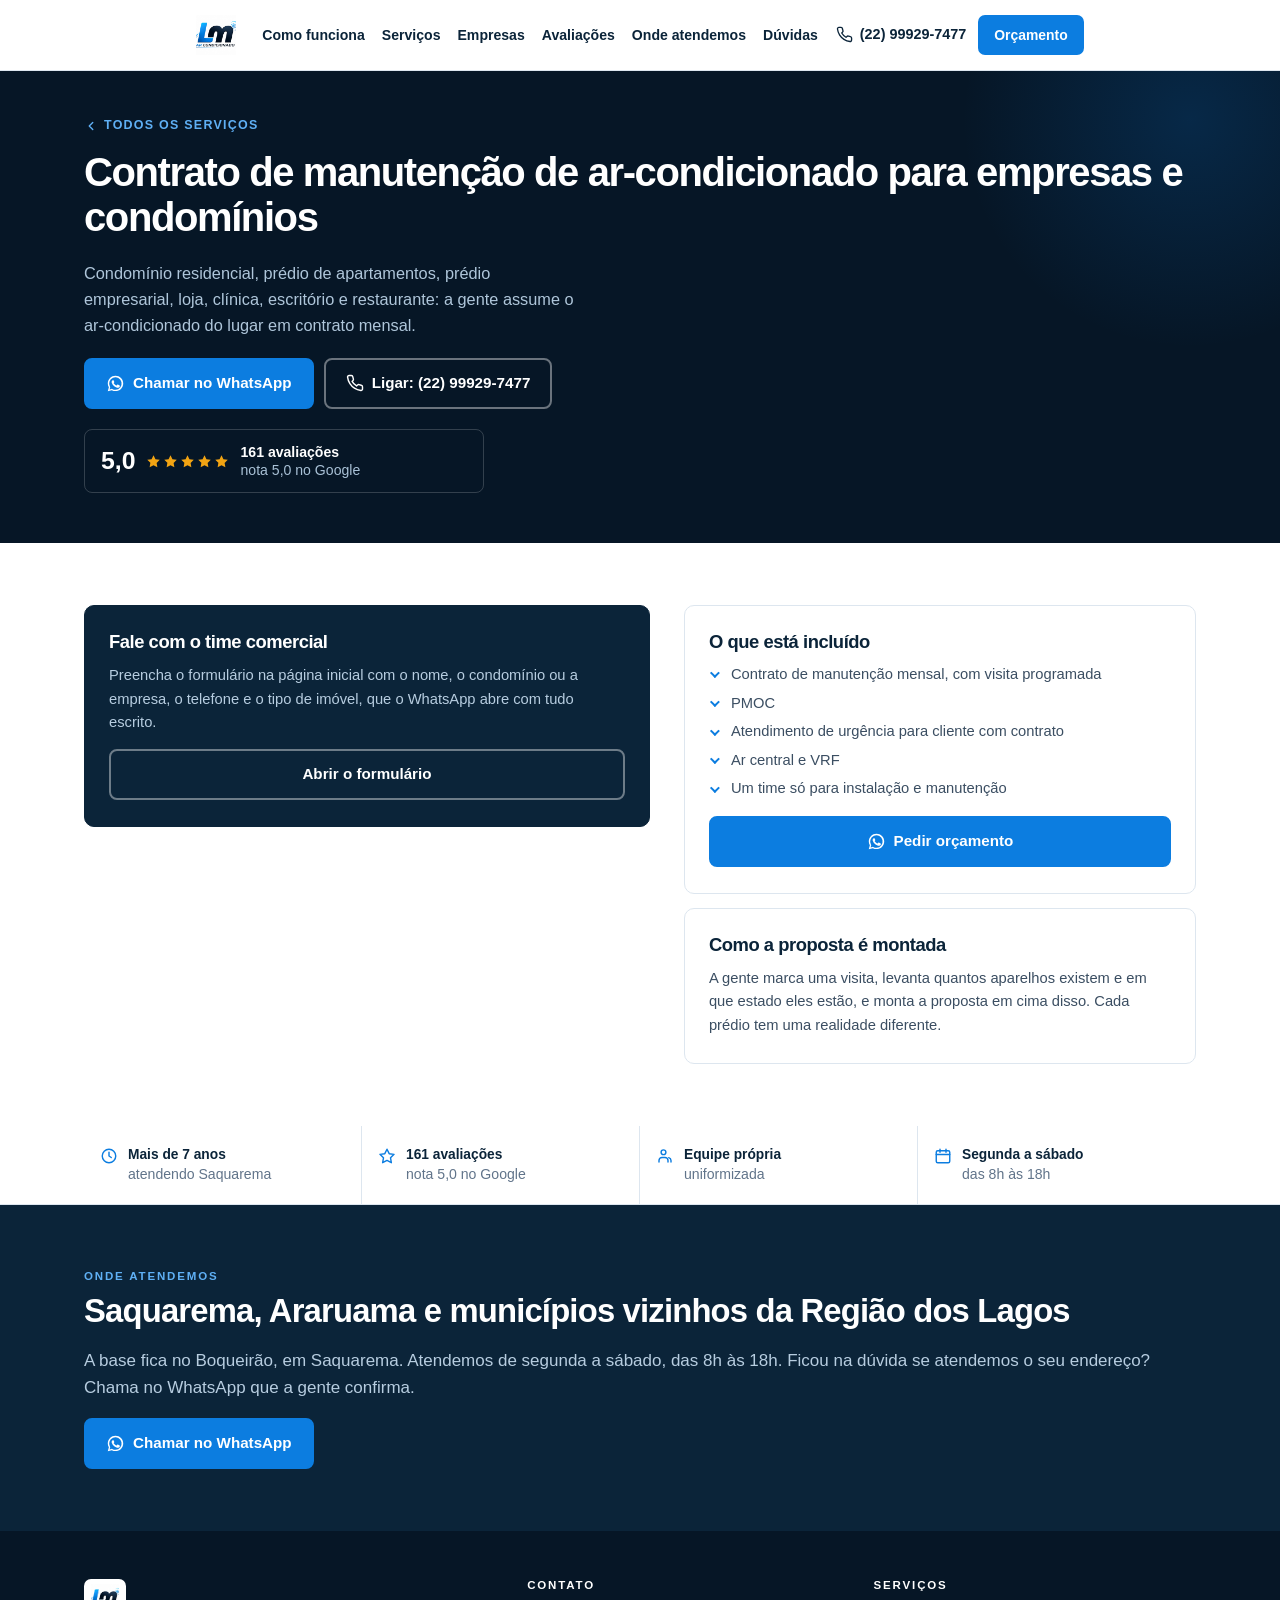
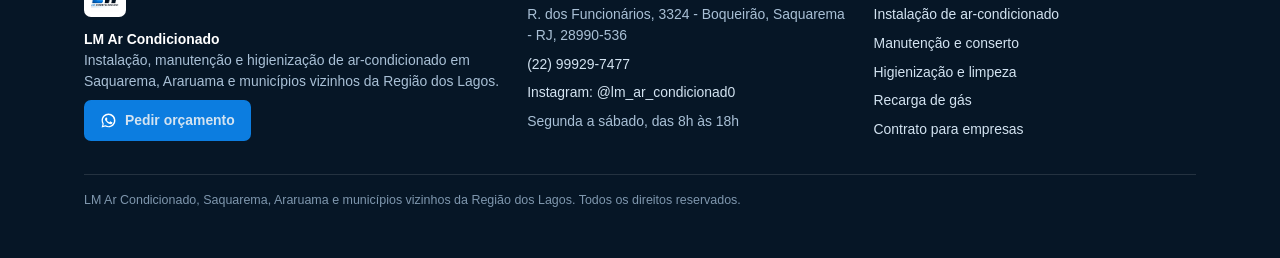
==== contrato-empresas-e-condominios.html @ 2a72d611 "Uma página por serviço, para virar sitelink na campanha Cada card de serviço ganha no rodapé a barra" ====
<!DOCTYPE html>
<html lang="pt-BR">
<head>
<meta charset="utf-8">
<meta name="viewport" content="width=device-width, initial-scale=1">
<title>Contrato de Manutenção de Ar-Condicionado para Empresas e Condomínios | LM Ar Condicionado</title>
<meta name="description" content="Contrato de manutenção mensal, PMOC e atendimento de urgência para condomínio, prédio, loja, clínica e restaurante em Saquarema e Araruama.">
<meta name="robots" content="index, follow">
<meta name="theme-color" content="#071A2B">
<link rel="canonical" href="https://lm-ar-condicionado.vercel.app/contrato-empresas-e-condominios">
<link rel="icon" href="assets/logo-300.png" type="image/png">
<link rel="apple-touch-icon" href="assets/logo-300.png">
<meta property="og:type" content="website">
<meta property="og:locale" content="pt_BR">
<meta property="og:site_name" content="LM Ar Condicionado">
<meta property="og:title" content="Contrato de Manutenção de Ar-Condicionado para Empresas e Condomínios | LM Ar Condicionado">
<meta property="og:description" content="Contrato de manutenção mensal, PMOC e atendimento de urgência para condomínio, prédio, loja, clínica e restaurante em Saquarema e Araruama.">
<meta property="og:image" content="https://lm-ar-condicionado.vercel.app/assets/logo.png">
<link rel="stylesheet" href="assets/estilo.css">
</head>
<body>

<a class="sr-only" href="#conteudo">Ir para o conteúdo</a>

<svg width="0" height="0" style="position:absolute" aria-hidden="true" focusable="false">
  <symbol id="ico-estrela" viewBox="0 0 24 24"><path d="m12 2 3.1 6.3 6.9 1-5 4.9 1.2 6.9L12 17.8 5.8 21l1.2-6.9-5-4.9 6.9-1z"/></symbol>
</svg>

<header class="header">
  <div class="wrap header-bar">
    <a class="brand" href="index.html#inicio" aria-label="LM Ar Condicionado, ir para o início">
      <img src="assets/logo-300.png" width="300" height="300" alt="Logo da LM Ar Condicionado, empresa de ar-condicionado em Saquarema">
      <span class="sr-only">LM Ar Condicionado</span>
    </a>

    <nav class="nav" aria-label="Navegação principal">
      <a href="index.html#como-funciona">Como funciona</a>
      <a href="index.html#servicos">Serviços</a>
      <a href="index.html#empresas">Empresas</a>
      <a href="index.html#avaliacoes">Avaliações</a>
      <a href="index.html#area">Onde atendemos</a>
      <a href="index.html#faq">Dúvidas</a>
    </nav>

    <a class="header-phone" href="tel:+5522999297477" aria-label="Ligar para (22) 99929-7477">
      <svg viewBox="0 0 24 24" width="17" height="17" fill="none" stroke="#0B2439" stroke-width="1.9" stroke-linecap="round" stroke-linejoin="round" aria-hidden="true"><path d="M22 16.9v3a2 2 0 0 1-2.2 2 19.8 19.8 0 0 1-8.6-3.1 19.5 19.5 0 0 1-6-6A19.8 19.8 0 0 1 2.1 4.2 2 2 0 0 1 4.1 2h3a2 2 0 0 1 2 1.7c.1 1 .4 1.9.7 2.8a2 2 0 0 1-.5 2.1L8.1 9.9a16 16 0 0 0 6 6l1.3-1.2a2 2 0 0 1 2.1-.5c.9.3 1.8.6 2.8.7a2 2 0 0 1 1.7 2z"/></svg>
      <span>(22) 99929-7477</span>
    </a>

    <a class="btn btn-primary btn-sm header-cta" href="https://wa.me/5522999297477?text=Ol%C3%A1!%20Vim%20pelo%20site%20e%20quero%20um%20or%C3%A7amento%20de%20ar-condicionado." target="_blank" rel="noopener">Orçamento</a>

    <button class="menu-btn" id="menuBtn" type="button" aria-expanded="false" aria-controls="mobileNav" aria-label="Abrir menu de navegação">
      <svg viewBox="0 0 24 24" width="21" height="21" fill="none" stroke="#0B2439" stroke-width="2" stroke-linecap="round" aria-hidden="true"><path d="M3 6h18M3 12h18M3 18h18"/></svg>
    </button>
  </div>

  <nav class="mobile-nav" id="mobileNav" aria-label="Navegação no celular">
    <a href="index.html#como-funciona">Como funciona</a>
    <a href="index.html#servicos">Serviços</a>
    <a href="index.html#empresas">Empresas</a>
    <a href="index.html#avaliacoes">Avaliações</a>
    <a href="index.html#area">Onde atendemos</a>
    <a href="index.html#faq">Dúvidas</a>
    <a href="tel:+5522999297477">Ligar: (22) 99929-7477</a>
  </nav>
</header>

<main id="conteudo">

<section class="page-hero">
  <div class="wrap">
    <a class="voltar" href="index.html#servicos"><svg viewBox="0 0 24 24" aria-hidden="true" stroke-linecap="round" stroke-linejoin="round"><path d="M15 6l-6 6 6 6"/></svg> Todos os serviços</a>
    <h1>Contrato de manutenção de ar-condicionado para empresas e condomínios</h1>
    <p class="hero-sub">Condomínio residencial, prédio de apartamentos, prédio empresarial, loja, clínica, escritório e restaurante: a gente assume o ar-condicionado do lugar em contrato mensal.</p>
    <div class="hero-actions">
      <a class="btn btn-primary" href="https://wa.me/5522999297477?text=Ol%C3%A1!%20Quero%20falar%20sobre%20contrato%20de%20manuten%C3%A7%C3%A3o%20para%20minha%20empresa." target="_blank" rel="noopener"><svg viewBox="0 0 32 32" width="19" height="19" fill="#fff" aria-hidden="true"><path d="M16 3C8.8 3 3 8.8 3 16c0 2.3.6 4.5 1.8 6.4L3 29l6.8-1.8c1.9 1 4 1.6 6.2 1.6 7.2 0 13-5.8 13-13S23.2 3 16 3zm0 23.6c-2 0-3.9-.5-5.5-1.5l-.4-.2-4 1.1 1.1-3.9-.3-.4a10.5 10.5 0 1 1 9.1 4.9zm5.9-7.9c-.3-.2-1.9-.9-2.2-1-.3-.1-.5-.2-.7.2s-.8 1-1 1.2c-.2.2-.4.2-.7.1a8.6 8.6 0 0 1-4.3-3.7c-.3-.6.3-.5.9-1.7.1-.2 0-.4 0-.6s-.7-1.7-1-2.3c-.2-.6-.5-.5-.7-.5h-.6c-.2 0-.6.1-.9.4-.3.4-1.2 1.2-1.2 2.8s1.2 3.2 1.4 3.5c.2.2 2.4 3.7 5.9 5.1 2.2.9 3 1 4.1.8.7-.1 2-.8 2.2-1.6.3-.8.3-1.5.2-1.6-.1-.2-.3-.3-.6-.4z"/></svg> Chamar no WhatsApp</a>
      <a class="btn btn-light" href="tel:+5522999297477"><svg viewBox="0 0 24 24" width="18" height="18" fill="none" stroke="#fff" stroke-width="1.9" stroke-linecap="round" stroke-linejoin="round" aria-hidden="true"><path d="M22 16.9v3a2 2 0 0 1-2.2 2 19.8 19.8 0 0 1-8.6-3.1 19.5 19.5 0 0 1-6-6A19.8 19.8 0 0 1 2.1 4.2 2 2 0 0 1 4.1 2h3a2 2 0 0 1 2 1.7c.1 1 .4 1.9.7 2.8a2 2 0 0 1-.5 2.1L8.1 9.9a16 16 0 0 0 6 6l1.3-1.2a2 2 0 0 1 2.1-.5c.9.3 1.8.6 2.8.7a2 2 0 0 1 1.7 2z"/></svg> Ligar: (22) 99929-7477</a>
    </div>
    <div class="rating">
      <span class="rating-score">5,0</span>
      <span class="stars" aria-hidden="true">
          <svg aria-hidden="true"><use href="#ico-estrela"></use></svg>
          <svg aria-hidden="true"><use href="#ico-estrela"></use></svg>
          <svg aria-hidden="true"><use href="#ico-estrela"></use></svg>
          <svg aria-hidden="true"><use href="#ico-estrela"></use></svg>
          <svg aria-hidden="true"><use href="#ico-estrela"></use></svg>
      </span>
      <span class="rating-text"><strong>161 avaliações</strong><br>nota 5,0 no Google</span>
    </div>
  </div>
</section>

<section class="section">
  <div class="wrap page-grid">
    <div class="page-box" style="background:var(--navy-800);color:#C2D5E6;border-color:var(--navy-800)">
        <h2 style="color:#fff">Fale com o time comercial</h2>
        <p style="font-size:.92rem;color:#B7CDE0">Preencha o formulário na página inicial com o nome, o condomínio ou a empresa, o telefone e o tipo de imóvel, que o WhatsApp abre com tudo escrito.</p>
        <a class="btn btn-light btn-block" href="index.html#empresas">Abrir o formulário</a>
      </div>
    <div>
      <div class="page-box">
        <h2>O que está incluído</h2>
        <ul class="list">
          <li>Contrato de manutenção mensal, com visita programada</li>
          <li>PMOC</li>
          <li>Atendimento de urgência para cliente com contrato</li>
          <li>Ar central e VRF</li>
          <li>Um time só para instalação e manutenção</li>
        </ul>
        <a class="btn btn-primary btn-block" href="https://wa.me/5522999297477?text=Ol%C3%A1!%20Quero%20falar%20sobre%20contrato%20de%20manuten%C3%A7%C3%A3o%20para%20minha%20empresa." target="_blank" rel="noopener"><svg viewBox="0 0 32 32" width="19" height="19" fill="#fff" aria-hidden="true"><path d="M16 3C8.8 3 3 8.8 3 16c0 2.3.6 4.5 1.8 6.4L3 29l6.8-1.8c1.9 1 4 1.6 6.2 1.6 7.2 0 13-5.8 13-13S23.2 3 16 3zm0 23.6c-2 0-3.9-.5-5.5-1.5l-.4-.2-4 1.1 1.1-3.9-.3-.4a10.5 10.5 0 1 1 9.1 4.9zm5.9-7.9c-.3-.2-1.9-.9-2.2-1-.3-.1-.5-.2-.7.2s-.8 1-1 1.2c-.2.2-.4.2-.7.1a8.6 8.6 0 0 1-4.3-3.7c-.3-.6.3-.5.9-1.7.1-.2 0-.4 0-.6s-.7-1.7-1-2.3c-.2-.6-.5-.5-.7-.5h-.6c-.2 0-.6.1-.9.4-.3.4-1.2 1.2-1.2 2.8s1.2 3.2 1.4 3.5c.2.2 2.4 3.7 5.9 5.1 2.2.9 3 1 4.1.8.7-.1 2-.8 2.2-1.6.3-.8.3-1.5.2-1.6-.1-.2-.3-.3-.6-.4z"/></svg> Pedir orçamento</a>
      </div>
      <div class="page-box">
        <h2>Como a proposta é montada</h2>
        <p style="margin:0;font-size:.92rem">A gente marca uma visita, levanta quantos aparelhos existem e em que estado eles estão, e monta a proposta em cima disso. Cada prédio tem uma realidade diferente.</p>
      </div>
    </div>
  </div>
</section>

<section class="trust" aria-label="Por que chamar a LM Ar Condicionado">
  <div class="wrap trust-grid">
    <div class="trust-item">
      <svg viewBox="0 0 24 24" aria-hidden="true" stroke-linecap="round" stroke-linejoin="round"><circle cx="12" cy="12" r="9"/><path d="M12 7v5l3 2"/></svg>
      <span><strong>Mais de 7 anos</strong>atendendo Saquarema</span>
    </div>
    <div class="trust-item">
      <svg viewBox="0 0 24 24" aria-hidden="true" stroke-linecap="round" stroke-linejoin="round"><path d="m12 3 2.9 5.9 6.5.9-4.7 4.6 1.1 6.5-5.8-3.1-5.8 3.1 1.1-6.5L2.6 9.8l6.5-.9z"/></svg>
      <span><strong>161 avaliações</strong>nota 5,0 no Google</span>
    </div>
    <div class="trust-item">
      <svg viewBox="0 0 24 24" aria-hidden="true" stroke-linecap="round" stroke-linejoin="round"><path d="M16 20v-2a4 4 0 0 0-4-4H8a4 4 0 0 0-4 4v2"/><circle cx="10" cy="7" r="3.2"/><path d="M20 20v-2a4 4 0 0 0-3-3.8"/></svg>
      <span><strong>Equipe própria</strong>uniformizada</span>
    </div>
    <div class="trust-item">
      <svg viewBox="0 0 24 24" aria-hidden="true" stroke-linecap="round" stroke-linejoin="round"><rect x="3" y="5" width="18" height="16" rx="2"/><path d="M8 3v4M16 3v4M3 10h18"/></svg>
      <span><strong>Segunda a sábado</strong>das 8h às 18h</span>
    </div>
  </div>
</section>

<section class="section section--navy">
  <div class="wrap">
    <p class="eyebrow">Onde atendemos</p>
    <h2>Saquarema, Araruama e municípios vizinhos da Região dos Lagos</h2>
    <p>A base fica no Boqueirão, em Saquarema. Atendemos de segunda a sábado, das 8h às 18h. Ficou na dúvida se atendemos o seu endereço? Chama no WhatsApp que a gente confirma.</p>
    <a class="btn btn-primary" href="https://wa.me/5522999297477?text=Ol%C3%A1!%20Quero%20falar%20sobre%20contrato%20de%20manuten%C3%A7%C3%A3o%20para%20minha%20empresa." target="_blank" rel="noopener"><svg viewBox="0 0 32 32" width="19" height="19" fill="#fff" aria-hidden="true"><path d="M16 3C8.8 3 3 8.8 3 16c0 2.3.6 4.5 1.8 6.4L3 29l6.8-1.8c1.9 1 4 1.6 6.2 1.6 7.2 0 13-5.8 13-13S23.2 3 16 3zm0 23.6c-2 0-3.9-.5-5.5-1.5l-.4-.2-4 1.1 1.1-3.9-.3-.4a10.5 10.5 0 1 1 9.1 4.9zm5.9-7.9c-.3-.2-1.9-.9-2.2-1-.3-.1-.5-.2-.7.2s-.8 1-1 1.2c-.2.2-.4.2-.7.1a8.6 8.6 0 0 1-4.3-3.7c-.3-.6.3-.5.9-1.7.1-.2 0-.4 0-.6s-.7-1.7-1-2.3c-.2-.6-.5-.5-.7-.5h-.6c-.2 0-.6.1-.9.4-.3.4-1.2 1.2-1.2 2.8s1.2 3.2 1.4 3.5c.2.2 2.4 3.7 5.9 5.1 2.2.9 3 1 4.1.8.7-.1 2-.8 2.2-1.6.3-.8.3-1.5.2-1.6-.1-.2-.3-.3-.6-.4z"/></svg> Chamar no WhatsApp</a>
  </div>
</section>

</main>

<footer class="footer">
  <div class="wrap">
    <div class="footer-grid">
      <div>
        <img src="assets/logo-300.png" width="300" height="300" alt="Logo da LM Ar Condicionado">
        <p style="margin-top:12px"><strong style="color:#fff">LM Ar Condicionado</strong><br>Instalação, manutenção e higienização de ar-condicionado em Saquarema, Araruama e municípios vizinhos da Região dos Lagos.</p>
        <a class="btn btn-primary btn-sm" href="https://wa.me/5522999297477?text=Ol%C3%A1!%20Vim%20pelo%20site%20e%20quero%20um%20or%C3%A7amento%20de%20ar-condicionado." target="_blank" rel="noopener">
          <svg viewBox="0 0 32 32" width="17" height="17" fill="#fff" aria-hidden="true"><path d="M16 3C8.8 3 3 8.8 3 16c0 2.3.6 4.5 1.8 6.4L3 29l6.8-1.8c1.9 1 4 1.6 6.2 1.6 7.2 0 13-5.8 13-13S23.2 3 16 3zm0 23.6c-2 0-3.9-.5-5.5-1.5l-.4-.2-4 1.1 1.1-3.9-.3-.4a10.5 10.5 0 1 1 9.1 4.9zm5.9-7.9c-.3-.2-1.9-.9-2.2-1-.3-.1-.5-.2-.7.2s-.8 1-1 1.2c-.2.2-.4.2-.7.1a8.6 8.6 0 0 1-4.3-3.7c-.3-.6.3-.5.9-1.7.1-.2 0-.4 0-.6s-.7-1.7-1-2.3c-.2-.6-.5-.5-.7-.5h-.6c-.2 0-.6.1-.9.4-.3.4-1.2 1.2-1.2 2.8s1.2 3.2 1.4 3.5c.2.2 2.4 3.7 5.9 5.1 2.2.9 3 1 4.1.8.7-.1 2-.8 2.2-1.6.3-.8.3-1.5.2-1.6-.1-.2-.3-.3-.6-.4z"/></svg>
          Pedir orçamento
        </a>
      </div>

      <div class="footer-cols">
        <div>
          <h4>Contato</h4>
          <p>R. dos Funcionários, 3324 - Boqueirão, Saquarema - RJ, 28990-536</p>
          <p><a href="tel:+5522999297477">(22) 99929-7477</a></p>
          <p><a href="https://www.instagram.com/lm_ar_condicionad0/" target="_blank" rel="noopener">Instagram: @lm_ar_condicionad0</a></p>
          <p>Segunda a sábado, das 8h às 18h</p>
        </div>

        <div>
          <h4>Serviços</h4>
          <p><a href="index.html#servicos">Instalação de ar-condicionado</a></p>
          <p><a href="index.html#servicos">Manutenção e conserto</a></p>
          <p><a href="index.html#servicos">Higienização e limpeza</a></p>
          <p><a href="index.html#servicos">Recarga de gás</a></p>
          <p><a href="index.html#empresas">Contrato para empresas</a></p>
        </div>
      </div>
    </div>

    <div class="footer-bottom">
      <p>LM Ar Condicionado, Saquarema, Araruama e municípios vizinhos da Região dos Lagos. Todos os direitos reservados.</p>
    </div>
  </div>
</footer>
<a class="float-wa" href="https://wa.me/5522999297477?text=Ol%C3%A1!%20Vim%20pelo%20site%20e%20quero%20um%20or%C3%A7amento%20de%20ar-condicionado." target="_blank" rel="noopener" aria-label="Chamar a LM Ar Condicionado no WhatsApp">
  <svg viewBox="0 0 32 32" aria-hidden="true"><path d="M16 3C8.8 3 3 8.8 3 16c0 2.3.6 4.5 1.8 6.4L3 29l6.8-1.8c1.9 1 4 1.6 6.2 1.6 7.2 0 13-5.8 13-13S23.2 3 16 3zm0 23.6c-2 0-3.9-.5-5.5-1.5l-.4-.2-4 1.1 1.1-3.9-.3-.4a10.5 10.5 0 1 1 9.1 4.9zm5.9-7.9c-.3-.2-1.9-.9-2.2-1-.3-.1-.5-.2-.7.2s-.8 1-1 1.2c-.2.2-.4.2-.7.1a8.6 8.6 0 0 1-4.3-3.7c-.3-.6.3-.5.9-1.7.1-.2 0-.4 0-.6s-.7-1.7-1-2.3c-.2-.6-.5-.5-.7-.5h-.6c-.2 0-.6.1-.9.4-.3.4-1.2 1.2-1.2 2.8s1.2 3.2 1.4 3.5c.2.2 2.4 3.7 5.9 5.1 2.2.9 3 1 4.1.8.7-.1 2-.8 2.2-1.6.3-.8.3-1.5.2-1.6-.1-.2-.3-.3-.6-.4z"/></svg>
</a>
<script>
(function(){
  var btn = document.getElementById('menuBtn');
  var nav = document.getElementById('mobileNav');
  btn.addEventListener('click', function(){
    var open = nav.classList.toggle('open');
    btn.setAttribute('aria-expanded', open ? 'true' : 'false');
  });
  nav.addEventListener('click', function(e){
    if (e.target.tagName === 'A') {
      nav.classList.remove('open');
      btn.setAttribute('aria-expanded','false');
    }
  });

})();
</script>
</body>
</html>
---- assets/estilo.css ----
/* ============================================================
   LM Ar Condicionado, site de página única
   Azul profundo do logo, neutros azulados, um tom de destaque
   para os botões. Desenhado primeiro para o celular.
   ============================================================ */

:root{
  --navy-900:#061626;
  --navy-800:#0B2439;
  --navy-700:#143352;
  --accent:#0C7DE0;
  --accent-dark:#0966B8;
  --accent-light:#5FB0F5;
  --ink:#0B2439;
  --text:#3B4E62;
  --muted:#61748A;
  --line:#DDE6EF;
  --soft:#F3F7FB;
  --soft-2:#E8F0F8;
  --white:#FFFFFF;
  --star:#F2A413;
  --r:10px;
  --header-h:58px;
  --wrap:1160px;
}

*,*::before,*::after{box-sizing:border-box}
html{-webkit-text-size-adjust:100%;scroll-behavior:smooth;scroll-padding-top:calc(var(--header-h) + 8px)}
body{
  margin:0;background:var(--white);color:var(--text);
  font-family:-apple-system,BlinkMacSystemFont,"Segoe UI",Roboto,"Helvetica Neue",Arial,sans-serif;
  font-size:16px;line-height:1.6;-webkit-font-smoothing:antialiased;
}
img{max-width:100%;display:block;height:auto}
a{color:var(--accent-dark);text-decoration:none}
h1,h2,h3,h4{color:var(--ink);margin:0 0 .5em;line-height:1.12;letter-spacing:-.025em;font-weight:800}
h1{font-size:clamp(1.72rem,6.6vw,3.1rem);letter-spacing:-.035em}
h2{font-size:clamp(1.32rem,4.4vw,2.05rem)}
h3{font-size:1rem;font-weight:700;letter-spacing:-.01em}
p{margin:0 0 1em}
ul{margin:0 0 1em;padding:0;list-style:none}

.wrap{width:100%;max-width:var(--wrap);margin:0 auto;padding:0 18px}
.section{padding:46px 0}
.section--soft{background:var(--soft);border-top:1px solid var(--line);border-bottom:1px solid var(--line)}
.section--blue{background:#E4EEF8;border-top:1px solid #CFE0F0;border-bottom:1px solid #CFE0F0}
.section--navy{background:var(--navy-800)}
.section--navy h2{color:#fff}
.section--navy p{color:#B7CDE0}
.section--navy .eyebrow{color:var(--accent-light)}
.section--navy .info-line svg{stroke:var(--accent-light)}
.section--navy .info-line strong{color:#fff}
.section--navy .info-line a{color:#D9E8F5}
.section--navy .map{border-color:rgba(255,255,255,.2)}
.eyebrow{font-size:.72rem;font-weight:800;letter-spacing:.16em;text-transform:uppercase;color:var(--accent-dark);margin:0 0 .7em}
.lead{font-size:.98rem;color:var(--muted);max-width:64ch}
.sr-only{position:absolute;width:1px;height:1px;padding:0;margin:-1px;overflow:hidden;clip:rect(0 0 0 0);white-space:nowrap;border:0}

/* ---------- botões ---------- */
.btn{
  display:inline-flex;align-items:center;justify-content:center;gap:8px;
  font-size:.95rem;font-weight:700;line-height:1.2;white-space:nowrap;
  padding:14px 20px;border-radius:8px;border:2px solid transparent;cursor:pointer;
  transition:background-color .15s ease,border-color .15s ease,color .15s ease;
}
.btn svg{flex:none}
.btn-primary{background:var(--accent);color:#fff;border-color:var(--accent)}
.btn-primary:hover{background:var(--accent-dark);border-color:var(--accent-dark)}
.btn-outline{background:transparent;color:var(--ink);border-color:#C7D6E4}
.btn-outline:hover{border-color:var(--ink)}
.btn-light{background:transparent;color:#fff;border-color:rgba(255,255,255,.4)}
.btn-light:hover{border-color:#fff}
.btn-sm{padding:10px 14px;font-size:.87rem;border-radius:7px}
.btn-quote{background:#fff;color:var(--accent-dark);border-color:#BAD4EC}
.btn-quote:hover{background:var(--soft-2);border-color:var(--accent)}
.btn-block{display:flex;width:100%}
a:focus-visible,button:focus-visible,summary:focus-visible{outline:3px solid var(--accent-light);outline-offset:2px}

/* ---------- cabeçalho ---------- */
.header{position:fixed;top:0;left:0;right:0;z-index:60;background:rgba(255,255,255,.97);border-bottom:1px solid var(--line);backdrop-filter:saturate(160%) blur(6px)}
.header-bar{display:flex;align-items:center;gap:10px;height:var(--header-h)}
.brand{display:flex;align-items:center;margin-right:auto;flex:none}
.brand img{height:32px;width:auto}
.nav{display:none}
.header-phone{display:inline-flex;align-items:center;gap:7px;font-weight:700;color:var(--ink);font-size:.9rem;white-space:nowrap}
.header-phone span{display:none}
.header-cta{display:none}
.menu-btn{display:inline-flex;align-items:center;justify-content:center;width:40px;height:40px;border:1px solid var(--line);background:#fff;border-radius:8px;cursor:pointer}
.mobile-nav{display:none;border-top:1px solid var(--line);background:#fff;padding:6px 0 12px}
.mobile-nav.open{display:block}
.mobile-nav a{display:block;padding:11px 18px;color:var(--ink);font-weight:600;border-bottom:1px solid var(--soft)}
main{padding-top:var(--header-h)}

/* ---------- topo ---------- */
.hero{position:relative;background:var(--navy-900);color:#C3D7E8;overflow:hidden;padding:36px 0 40px}
.hero::before{content:"";position:absolute;top:-180px;right:-140px;width:520px;height:520px;border-radius:50%;background:radial-gradient(circle,rgba(12,125,224,.20) 0%,rgba(12,125,224,0) 70%);z-index:0}
.hero-inner{position:relative;z-index:1}
.hero h1{color:#fff;margin:0 0 .6em}
.hero-sub{font-size:.98rem;color:#AFC6DA;max-width:54ch;margin-bottom:22px}
.hero-actions{display:flex;flex-direction:column;gap:10px;margin-bottom:20px}
.hero-actions .btn{width:100%}
.rating{display:flex;align-items:center;gap:11px;padding:12px 14px;border:1px solid rgba(255,255,255,.18);border-radius:8px;max-width:400px}
.rating-score{font-size:1.4rem;font-weight:800;color:#fff;line-height:1}
.stars{display:flex;gap:2px}
.stars svg{width:15px;height:15px;fill:var(--star)}
.rating-text{font-size:.8rem;color:#A9C1D6;line-height:1.3}
.rating-text strong{color:#fff}

/* ---------- faixa de confiança ---------- */
.trust{background:#fff;border-bottom:1px solid var(--line)}
.trust-grid{display:grid;grid-template-columns:1fr 1fr;gap:0}
.trust-item{padding:16px 14px;display:flex;gap:10px;align-items:flex-start;font-size:.82rem;line-height:1.35;color:var(--muted);border-bottom:1px solid var(--line)}
.trust-item:nth-child(odd){border-right:1px solid var(--line)}
.trust-item:nth-last-child(-n+2){border-bottom:0}
.trust-item svg{width:18px;height:18px;flex:none;margin-top:1px;stroke:var(--accent);fill:none;stroke-width:1.9}
.trust-item strong{display:block;color:var(--ink);font-weight:800;font-size:.86rem}

/* ---------- cartões de serviço ---------- */
.cards{display:grid;grid-template-columns:1fr 1fr;gap:12px;margin-top:22px;grid-auto-rows:1fr}
.card{background:#fff;border:1px solid var(--line);border-radius:var(--r);overflow:hidden;display:flex;flex-direction:column;height:100%}
.card--dark{background:var(--navy-800);border-color:var(--navy-800)}
.card--dark h2{color:#fff}
.card--dark p{color:#AFC6DA}
.card--dark .list li{color:#DCE9F4}
.card--dark .list li::before{border-color:var(--accent-light)}
.card-mark{aspect-ratio:3/2;display:flex;align-items:center;justify-content:center;background:linear-gradient(140deg,#0E2C46 0%,#16456B 100%);color:var(--accent-light);border-bottom:1px solid rgba(255,255,255,.1)}
.card-mark svg{width:46px;height:46px}
.card-photo{margin:0;background:var(--soft-2)}
.card-photo img{width:100%;aspect-ratio:3/2;object-fit:cover}
.card-body{padding:14px 13px;display:flex;flex-direction:column;flex:1}
.card h2{font-size:.94rem;margin-bottom:.45em;letter-spacing:-.015em}
.card p{font-size:.79rem;line-height:1.5;color:var(--muted);margin-bottom:.9em}
.list li{position:relative;padding-left:17px;margin-bottom:6px;font-size:.78rem;line-height:1.4;color:var(--text)}
.list li::before{content:"";position:absolute;left:1px;top:.5em;width:7px;height:7px;border-right:2px solid var(--accent);border-bottom:2px solid var(--accent);transform:rotate(45deg) translateY(-2px)}
.card .list{margin-bottom:14px}
.card .btn{margin-top:auto}

/* ---------- empresas ---------- */
.empresas{background:var(--navy-800);color:#C2D5E6;padding:46px 0}
.empresas h2{color:#fff}
.empresas .eyebrow{color:var(--accent-light)}
.empresas p{color:#B7CDE0;font-size:.95rem}
.empresas .list li{color:#DCE9F4;font-size:.88rem}
.empresas .list li::before{border-color:var(--accent-light)}
.empresas-grid{display:grid;grid-template-columns:1fr;gap:22px}
.form-card{background:#fff;border-radius:var(--r);padding:20px 18px;color:var(--text)}
.form-card h3{font-size:1.08rem;margin-bottom:.35em;color:var(--ink)}
.form-card p.hint{color:var(--muted);font-size:.84rem;margin-bottom:16px}
.field{margin-bottom:12px}
.field label{display:block;font-size:.82rem;font-weight:700;color:var(--ink);margin-bottom:5px}
.field input,.field select{width:100%;padding:12px 13px;font-size:.95rem;font-family:inherit;color:var(--ink);background:#fff;border:1px solid #C7D6E4;border-radius:8px}
.field input:focus,.field select:focus{outline:2px solid var(--accent);outline-offset:1px;border-color:var(--accent)}
.field select{appearance:none;background-image:url("data:image/svg+xml;charset=utf-8,%3Csvg xmlns='http://www.w3.org/2000/svg' viewBox='0 0 20 20' fill='%2361748A'%3E%3Cpath d='M5.5 7.5 10 12l4.5-4.5z'/%3E%3C/svg%3E");background-repeat:no-repeat;background-position:right 11px center;background-size:19px;padding-right:36px}
.form-card .btn{margin-top:4px}
.form-note{font-size:.8rem;color:var(--muted);margin:10px 0 0;text-align:center}

/* ---------- como funciona ---------- */
.steps{display:grid;grid-template-columns:1fr 1fr;gap:14px;margin-top:22px}
.step{background:#fff;border:1px solid var(--line);border-radius:var(--r);padding:14px 13px}
.step-num{display:inline-flex;align-items:center;justify-content:center;width:26px;height:26px;border-radius:50%;background:var(--navy-800);color:#fff;font-size:.8rem;font-weight:800;margin-bottom:9px}
.step h3{font-size:.9rem;margin-bottom:.3em}
.step p{font-size:.78rem;line-height:1.45;margin:0;color:var(--muted)}

/* ---------- avaliações ---------- */
.reviews{display:grid;grid-template-columns:1fr 1fr;gap:12px;margin-top:22px}
.review{background:#fff;border:1px solid var(--line);border-radius:var(--r);padding:15px 14px}
.review:nth-child(3){grid-column:1 / -1}
.review .stars{margin-bottom:9px}
.review blockquote{margin:0 0 11px;font-size:.82rem;line-height:1.5;color:var(--ink)}
.review cite{font-style:normal;font-weight:700;color:var(--ink);font-size:.82rem;display:block}
.review .src{font-size:.74rem;color:var(--muted)}
.google-cta{margin-top:14px;background:#fff;border:1px solid var(--line);border-radius:var(--r);padding:20px 18px;display:grid;grid-template-columns:1fr;gap:20px;align-items:center}
.google-cta h3{font-size:1.05rem;margin-bottom:.4em}
.google-cta p{font-size:.88rem;color:var(--muted);margin-bottom:16px}
.qr{margin:0;text-align:center}
.qr img{width:148px;height:148px;margin:0 auto;border:1px solid var(--line);border-radius:8px;padding:7px;background:#fff}
.qr figcaption{font-size:.76rem;color:var(--muted);margin-top:9px;line-height:1.3}

/* ---------- onde atendemos ---------- */
.area-grid{display:grid;grid-template-columns:1fr;gap:22px;margin-top:20px}
.map{border:1px solid var(--line);border-radius:var(--r);overflow:hidden;background:var(--soft-2)}
.map iframe{display:block;width:100%;height:270px;border:0}
.info-line{display:flex;gap:11px;align-items:flex-start;margin-bottom:14px}
.info-line svg{width:19px;height:19px;flex:none;margin-top:3px;stroke:var(--accent-dark);fill:none;stroke-width:1.8}
.info-line strong{display:block;color:var(--ink)}
.info-line span{font-size:.9rem;line-height:1.45}

/* ---------- dúvidas ---------- */
.faq{display:grid;grid-template-columns:1fr 1fr;gap:10px;margin-top:22px;align-items:start}
.faq details{border:1px solid var(--line);border-radius:var(--r);background:#fff}
.faq summary{list-style:none;cursor:pointer;padding:13px 32px 13px 13px;position:relative;font-weight:700;color:var(--ink);font-size:.83rem;line-height:1.35}
.faq summary::-webkit-details-marker{display:none}
.faq summary::after{content:"";position:absolute;right:14px;top:17px;width:8px;height:8px;border-right:2px solid var(--accent);border-bottom:2px solid var(--accent);transform:rotate(45deg);transition:transform .18s ease}
.faq details[open] summary::after{transform:rotate(-135deg);top:20px}
.faq .answer{padding:0 13px 14px;font-size:.8rem;line-height:1.55;color:var(--muted)}
.faq .answer p:last-child{margin-bottom:0}

/* ---------- rodapé ---------- */
.footer{background:var(--navy-900);color:#A9C0D6;padding:34px 0 92px;font-size:.87rem}
.footer-grid{display:grid;grid-template-columns:1fr;gap:24px}
.footer img{height:38px;width:auto;background:#fff;border-radius:7px;padding:5px 7px}
.footer h4{color:#fff;font-size:.72rem;letter-spacing:.16em;text-transform:uppercase;margin-bottom:12px;font-weight:800}
.footer a{color:#D3E3F1}
.footer a:hover{color:#fff}
.footer p{margin-bottom:8px;line-height:1.5}
.footer-cols{display:grid;grid-template-columns:1fr 1fr;gap:24px}
.footer-bottom{border-top:1px solid rgba(255,255,255,.12);margin-top:26px;padding-top:16px;font-size:.78rem;color:#7F97AE}

/* ---------- botão flutuante ---------- */
.float-wa{position:fixed;right:14px;bottom:14px;z-index:70;width:54px;height:54px;border-radius:50%;background:var(--accent);display:flex;align-items:center;justify-content:center;box-shadow:0 6px 18px rgba(6,22,38,.3)}
.float-wa svg{width:28px;height:28px;fill:#fff}

/* ---------- telas médias ---------- */
@media (min-width:700px){
  body{font-size:17px}
  .section{padding:62px 0}
  .wrap{padding:0 24px}
  .hero{padding:58px 0 62px}
  .hero-actions{flex-direction:row;flex-wrap:wrap}
  .hero-actions .btn{width:auto;min-width:220px}
  .trust-grid{grid-template-columns:repeat(4,1fr)}
  .trust-item{border-bottom:0;padding:20px 16px;font-size:.88rem}
  .trust-item:nth-child(odd){border-right:0}
  .trust-item:not(:last-child){border-right:1px solid var(--line)}
  .cards{grid-template-columns:repeat(3,1fr);gap:18px;margin-top:30px}
  .card-body{padding:20px 18px}
  .card h2{font-size:1.12rem}
  .card p{font-size:.92rem}
  .list li{font-size:.9rem;padding-left:22px;margin-bottom:8px}
  .card .btn{font-size:.92rem;padding:12px 18px}
  .steps{grid-template-columns:repeat(4,1fr);gap:18px}
  .step{padding:20px 18px}
  .step h3{font-size:1.02rem}
  .step p{font-size:.9rem}
  .reviews{grid-template-columns:repeat(3,1fr);gap:18px}
  .review{padding:22px 20px}
  .review:nth-child(3){grid-column:auto}
  .google-cta{grid-template-columns:1fr auto;gap:36px;padding:26px 24px;margin-top:18px}
  .qr img{width:172px;height:172px}
  .review blockquote{font-size:.95rem}
  .review cite{font-size:.92rem}
  .faq{gap:14px;margin-top:30px}
  .faq summary{font-size:.98rem;padding:17px 44px 17px 18px}
  .faq summary::after{right:20px;top:23px}
  .faq details[open] summary::after{top:26px}
  .faq .answer{padding:0 18px 18px;font-size:.94rem}
  .empresas{padding:64px 0}
  .form-card{padding:26px 24px}
  .footer{padding:48px 0 40px}
  .footer-grid{grid-template-columns:1.3fr 1fr 1fr}
  .footer-cols{display:contents}
  .map iframe{height:340px}
}

/* ---------- desktop ---------- */
@media (min-width:1000px){
  :root{--header-h:70px}
  .brand img{height:40px}
  .header-phone span{display:inline}
  .header-cta{display:inline-flex}
  .menu-btn{display:none}
  .header-bar{justify-content:center;gap:12px}
  .brand{margin-right:0}
  .nav{display:flex;align-items:center;gap:17px;margin:0 6px 0 14px}
  .nav a{color:var(--ink);font-weight:600;font-size:.88rem;white-space:nowrap}
  .nav a:hover{color:var(--accent-dark)}
  .hero{padding:82px 0 84px}
  .hero h1{font-size:clamp(2.1rem,3.4vw,3rem);margin-bottom:0}
  .hero-inner{display:grid;grid-template-columns:1.14fr .86fr;align-items:center}
  .hero-copy{padding-right:52px}
  .hero-side{padding-left:52px;border-left:1px solid rgba(255,255,255,.15)}
  .hero-side .hero-actions{flex-direction:column;gap:11px}
  .hero-side .hero-actions .btn{width:100%;min-width:0}
  .hero-side .rating{max-width:none}
  .hero-sub{font-size:1.02rem;margin-bottom:24px}
  .rating{padding:13px 16px}
  .rating-score{font-size:1.55rem}
  .rating-text{font-size:.88rem}
  .area-grid{grid-template-columns:.85fr 1.15fr;align-items:center;margin-top:26px}
  .empresas-grid{grid-template-columns:1.1fr .9fr;gap:48px;align-items:start}
  .float-wa{display:none}
}
@media (prefers-reduced-motion:reduce){
  html{scroll-behavior:auto}
  *{transition:none !important}
}

/* ============================================================
   Páginas de serviço (uma por serviço, usadas nos sitelinks)
   ============================================================ */
.page-hero{background:var(--navy-900);color:#C3D7E8;padding:26px 0 30px;position:relative;overflow:hidden}
.page-hero::before{content:"";position:absolute;top:-180px;right:-140px;width:460px;height:460px;border-radius:50%;background:radial-gradient(circle,rgba(12,125,224,.18) 0%,rgba(12,125,224,0) 70%)}
.page-hero .wrap{position:relative;z-index:1}
.voltar{display:inline-flex;align-items:center;gap:6px;font-size:.78rem;font-weight:700;letter-spacing:.1em;text-transform:uppercase;color:var(--accent-light);margin-bottom:14px}
.voltar svg{width:14px;height:14px;stroke:currentColor;fill:none;stroke-width:2.4}
.page-hero h1{color:#fff;font-size:clamp(1.6rem,5.2vw,2.5rem);margin-bottom:.5em}
.page-hero .hero-sub{margin-bottom:20px}
.page-grid{display:grid;grid-template-columns:1fr;gap:24px;align-items:start}
.page-foto{margin:0;border-radius:var(--r);overflow:hidden;border:1px solid var(--line)}
.page-foto img{width:100%;aspect-ratio:3/2;object-fit:cover}
.page-box{background:#fff;border:1px solid var(--line);border-radius:var(--r);padding:20px 18px}
.page-box h2{font-size:1.15rem;margin-bottom:.6em}
.page-box .list li{font-size:.92rem}
.page-box + .page-box{margin-top:14px}
.card-mais{display:flex;align-items:center;justify-content:center;gap:6px;padding:12px 10px;background:var(--soft);border-top:1px solid var(--line);font-size:.78rem;font-weight:800;color:var(--accent-dark);text-align:center;line-height:1.25;transition:background-color .15s ease}
.card-mais svg{width:13px;height:13px;stroke:currentColor;fill:none;stroke-width:2.6;flex:none}
.card-mais:hover{background:var(--soft-2)}
.so-larga{display:none}
.card--dark .card-mais{background:#0E2C46;border-top-color:rgba(255,255,255,.14);color:var(--accent-light)}
.card--dark .card-mais:hover{background:#14395A}
@media (min-width:700px){
  .page-hero{padding:44px 0 50px}
  .page-grid{grid-template-columns:1.05fr .95fr;gap:34px}
  .page-box{padding:26px 24px}
  .card-mais{font-size:.88rem;padding:14px 12px}
  .so-larga{display:inline}
}
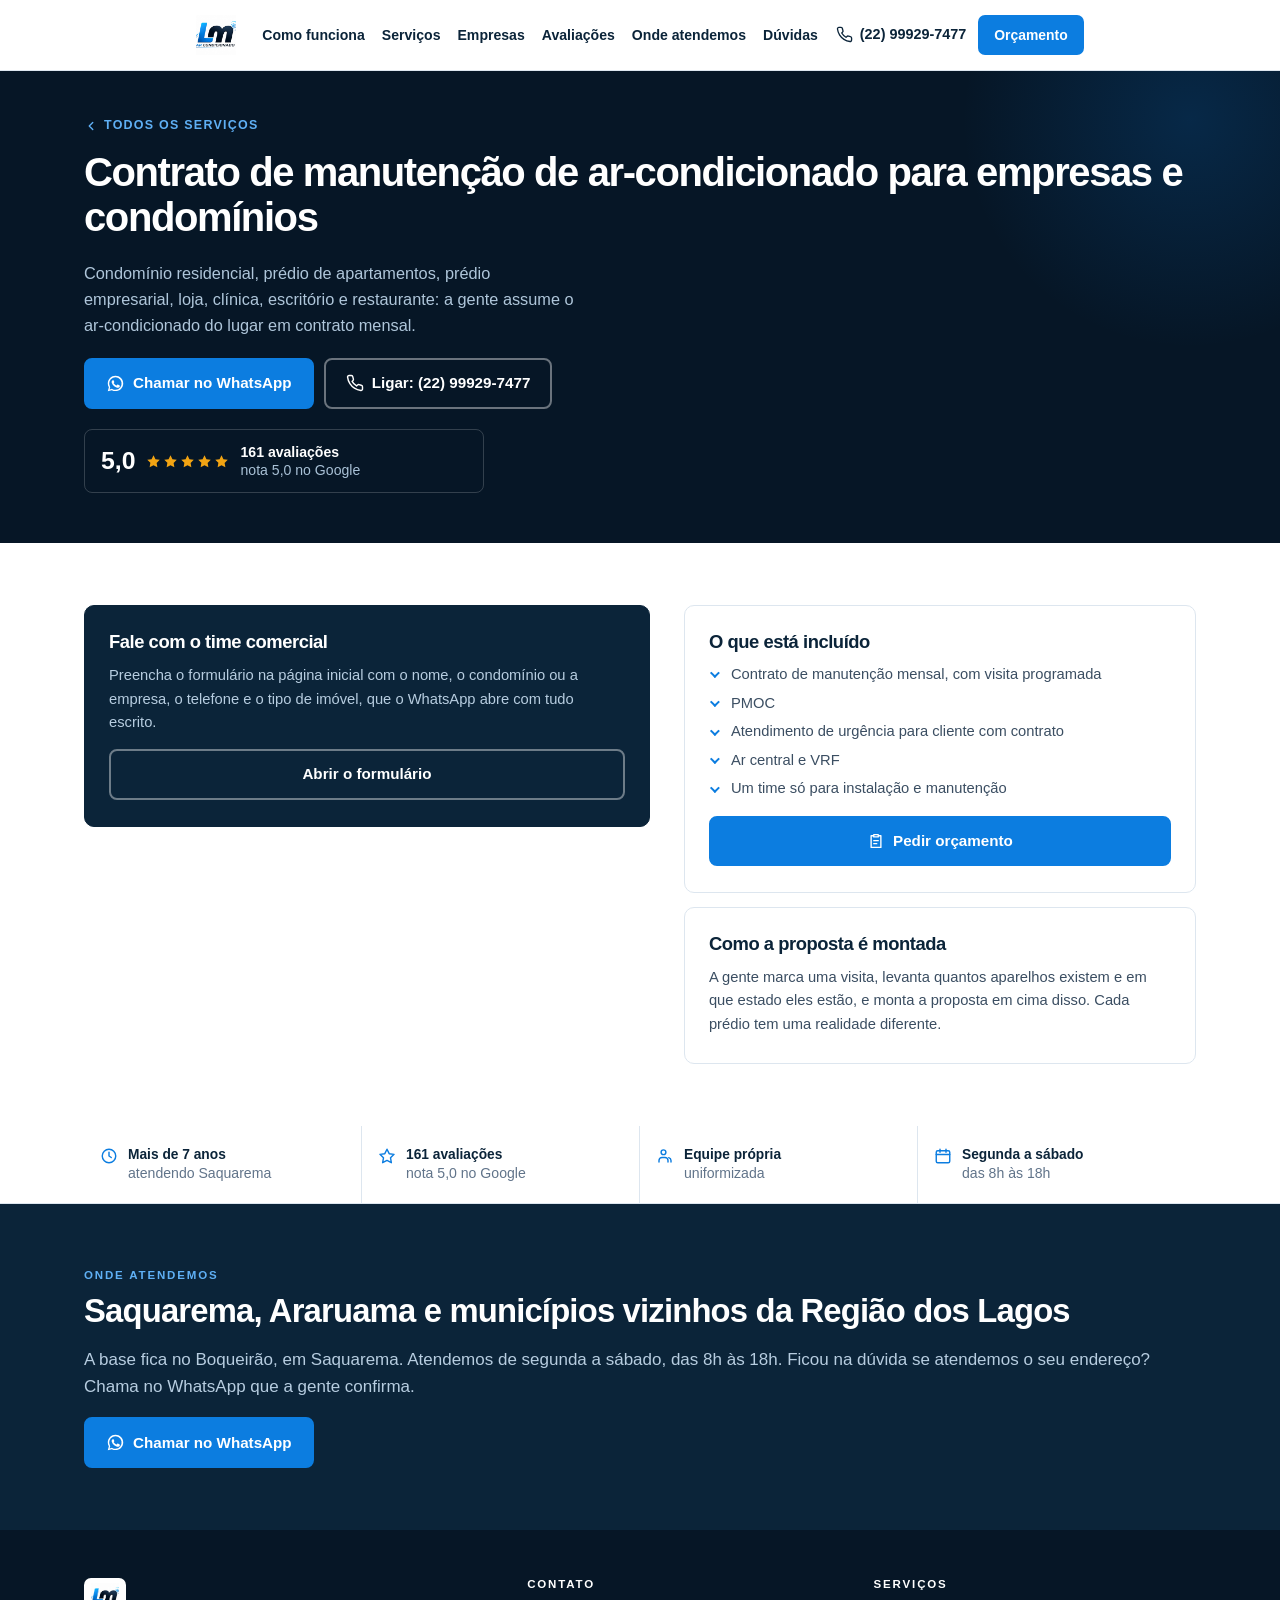
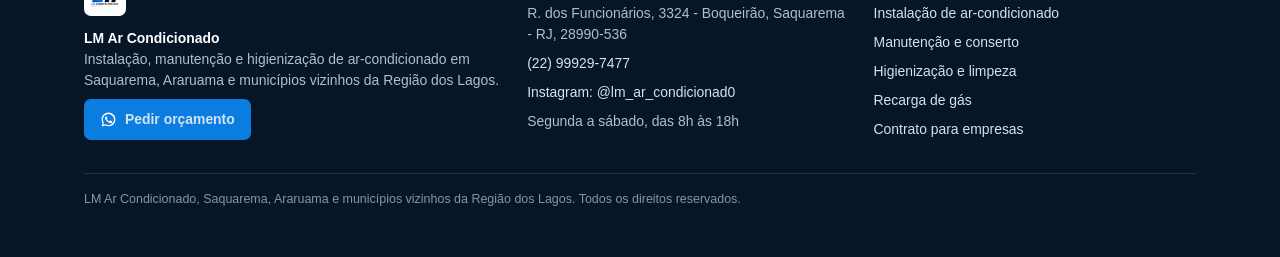
==== commit 3966a972: "Botão da página de empresas leva ao formulário Na caixa "O que está incluído" da página de contrato," ====
--- a/contrato-empresas-e-condominios.html
+++ b/contrato-empresas-e-condominios.html
@@ -3,6 +3,15 @@
 <head>
 <meta charset="utf-8">
 <meta name="viewport" content="width=device-width, initial-scale=1">
+
+<!-- Google Tag Manager -->
+<script>(function(w,d,s,l,i){w[l]=w[l]||[];w[l].push({'gtm.start':
+new Date().getTime(),event:'gtm.js'});var f=d.getElementsByTagName(s)[0],
+j=d.createElement(s),dl=l!='dataLayer'?'&l='+l:'';j.async=true;j.src=
+'https://www.googletagmanager.com/gtm.js?id='+i+dl;f.parentNode.insertBefore(j,f);
+})(window,document,'script','dataLayer','GTM-K4WRWJ3T');</script>
+<!-- End Google Tag Manager -->
+
 <title>Contrato de Manutenção de Ar-Condicionado para Empresas e Condomínios | LM Ar Condicionado</title>
 <meta name="description" content="Contrato de manutenção mensal, PMOC e atendimento de urgência para condomínio, prédio, loja, clínica e restaurante em Saquarema e Araruama.">
 <meta name="robots" content="index, follow">
@@ -19,6 +28,10 @@
 <link rel="stylesheet" href="assets/estilo.css">
 </head>
 <body>
+<!-- Google Tag Manager (noscript) -->
+<noscript><iframe src="https://www.googletagmanager.com/ns.html?id=GTM-K4WRWJ3T"
+height="0" width="0" style="display:none;visibility:hidden"></iframe></noscript>
+<!-- End Google Tag Manager (noscript) -->
 
 <a class="sr-only" href="#conteudo">Ir para o conteúdo</a>
 
@@ -107,7 +120,7 @@
           <li>Ar central e VRF</li>
           <li>Um time só para instalação e manutenção</li>
         </ul>
-        <a class="btn btn-primary btn-block" href="https://wa.me/5522999297477?text=Ol%C3%A1!%20Quero%20falar%20sobre%20contrato%20de%20manuten%C3%A7%C3%A3o%20para%20minha%20empresa." target="_blank" rel="noopener"><svg viewBox="0 0 32 32" width="19" height="19" fill="#fff" aria-hidden="true"><path d="M16 3C8.8 3 3 8.8 3 16c0 2.3.6 4.5 1.8 6.4L3 29l6.8-1.8c1.9 1 4 1.6 6.2 1.6 7.2 0 13-5.8 13-13S23.2 3 16 3zm0 23.6c-2 0-3.9-.5-5.5-1.5l-.4-.2-4 1.1 1.1-3.9-.3-.4a10.5 10.5 0 1 1 9.1 4.9zm5.9-7.9c-.3-.2-1.9-.9-2.2-1-.3-.1-.5-.2-.7.2s-.8 1-1 1.2c-.2.2-.4.2-.7.1a8.6 8.6 0 0 1-4.3-3.7c-.3-.6.3-.5.9-1.7.1-.2 0-.4 0-.6s-.7-1.7-1-2.3c-.2-.6-.5-.5-.7-.5h-.6c-.2 0-.6.1-.9.4-.3.4-1.2 1.2-1.2 2.8s1.2 3.2 1.4 3.5c.2.2 2.4 3.7 5.9 5.1 2.2.9 3 1 4.1.8.7-.1 2-.8 2.2-1.6.3-.8.3-1.5.2-1.6-.1-.2-.3-.3-.6-.4z"/></svg> Pedir orçamento</a>
+        <a class="btn btn-primary btn-block" href="index.html#empresas"><svg viewBox="0 0 24 24" width="18" height="18" fill="none" stroke="#fff" stroke-width="1.8" stroke-linecap="round" stroke-linejoin="round" aria-hidden="true"><path d="M9 3.5h6v3H9zM15 5h3.5v15.5h-13V5H9"/><path d="M9 11.5h6M9 15.5h4"/></svg> Pedir orçamento</a>
       </div>
       <div class="page-box">
         <h2>Como a proposta é montada</h2>
